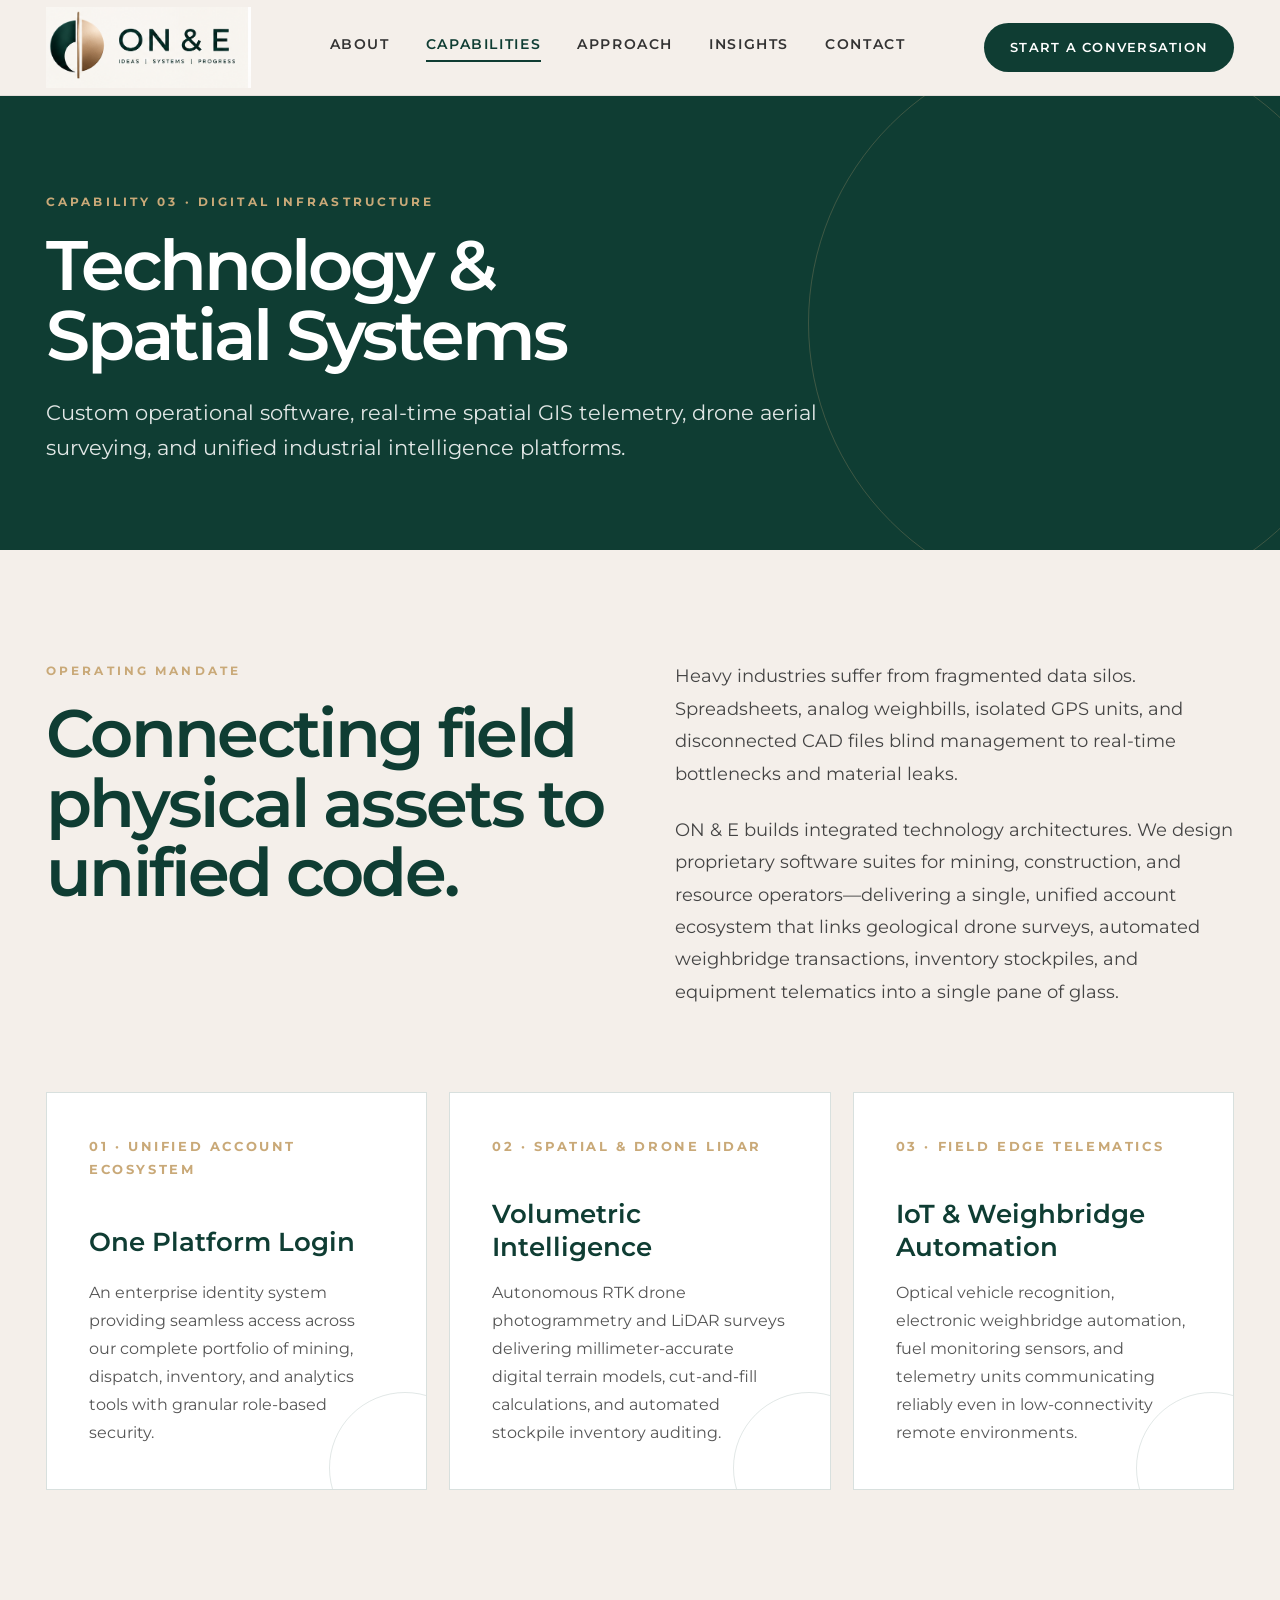
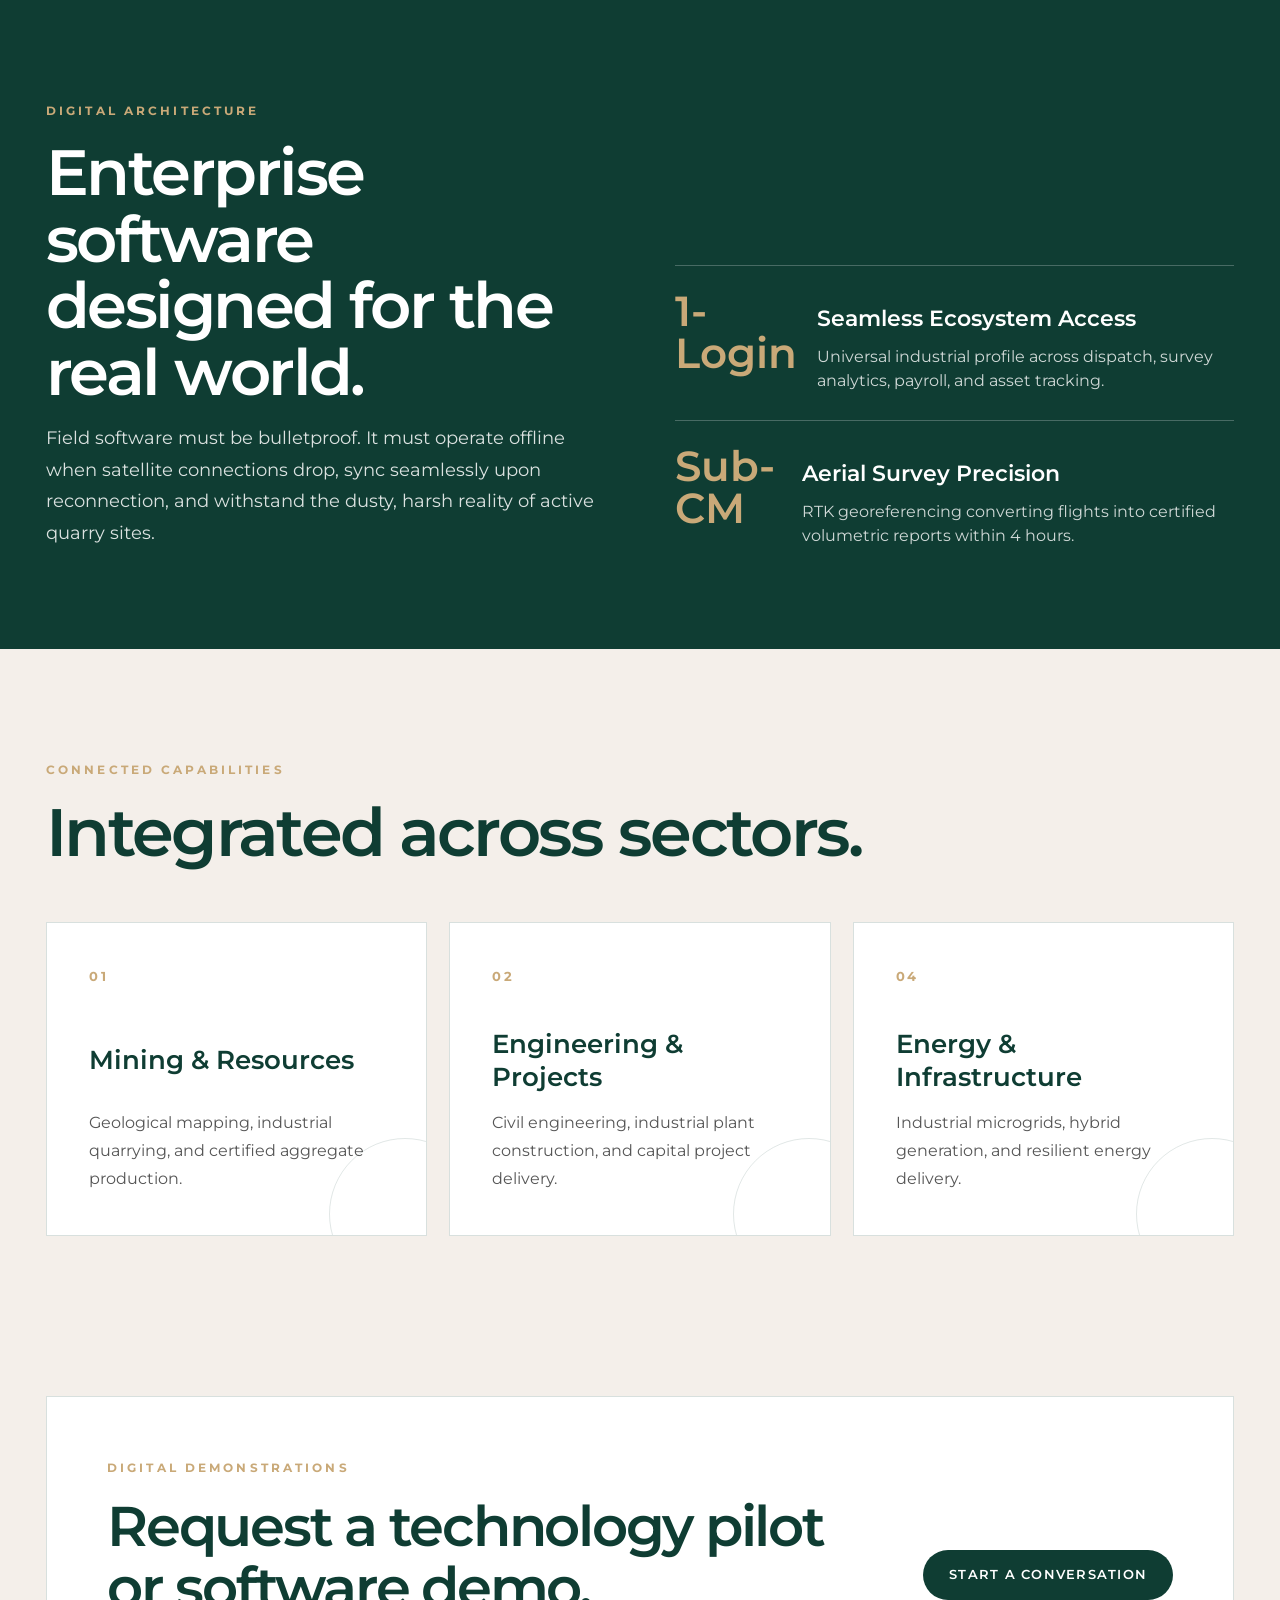
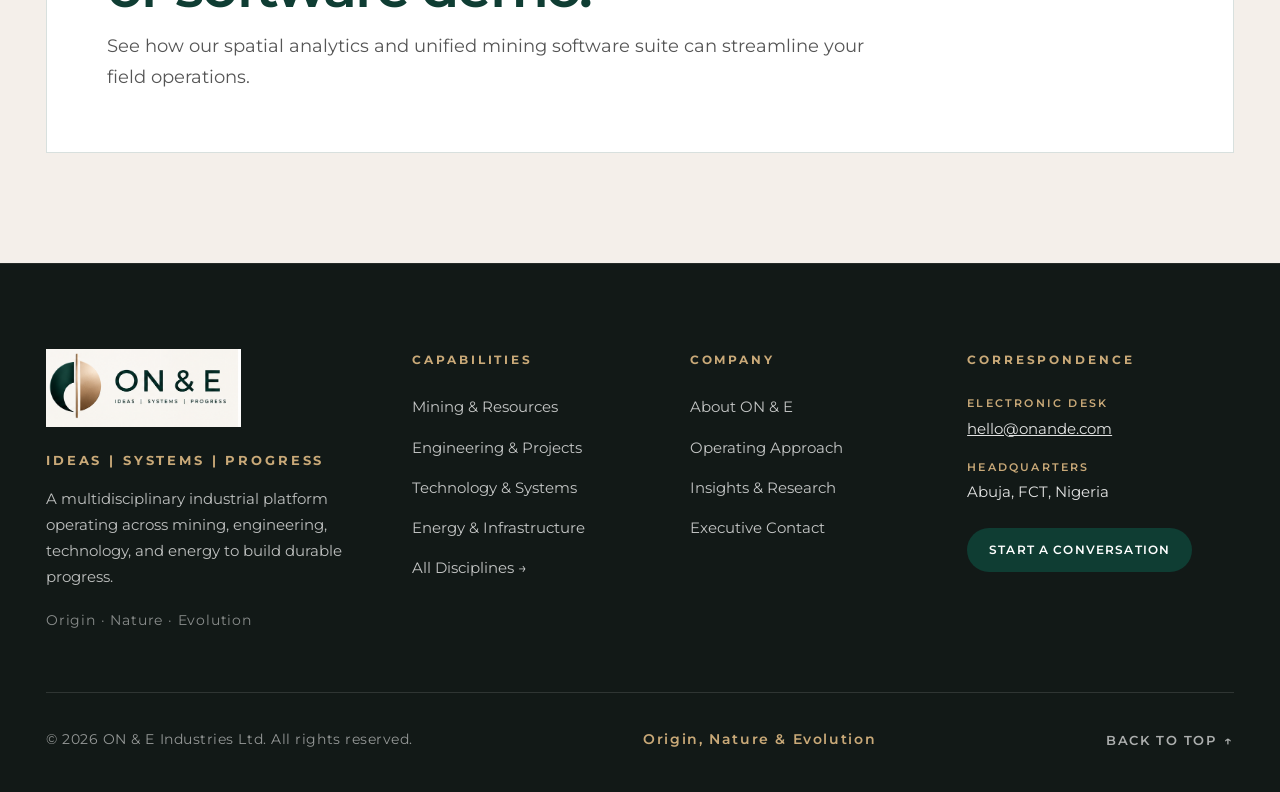
==== public/capabilities/technology-systems.html @ f76ce3d9 "feat: complete production-ready ON & E corporate website with Swiss architectural design and full fo" ====
﻿<!doctype html>
<html lang="en">
<head>
  <meta charset="utf-8">
  <meta name="viewport" content="width=device-width, initial-scale=1">
  <title>Technology & Systems — Capabilities — ON & E</title>
  <meta name="description" content="ON & E Technology & Systems: Operational mining software, spatial intelligence, drone LiDAR surveying, and unified industrial cloud platforms.">
  <link rel="icon" type="image/svg+xml" href="../favicon.svg">
  <link rel="stylesheet" href="../css/styles.css">
</head>
<body>

  <!-- Navigation -->
  <header class="nav">
    <div class="wrap">
      <a href="../index.html" aria-label="ON & E Home">
        <img class="logo" src="../on-e-logo.png" alt="ON & E — Ideas | Systems | Progress">
      </a>
      <nav class="links" aria-label="Main Navigation">
        <a href="../about.html">About</a>
        <a href="../capabilities.html" class="active">Capabilities</a>
        <a href="../approach.html">Approach</a>
        <a href="../insights.html">Insights</a>
        <a href="../contact.html">Contact</a>
      </nav>
      <a class="cta" href="../contact.html">Start a conversation</a>
      <button class="mobile-toggle" id="mobile-toggle" aria-label="Toggle Navigation" aria-expanded="false">
        <svg width="24" height="24" viewBox="0 0 24 24" fill="none" stroke="currentColor" stroke-width="2">
          <path d="M4 6h16M4 12h16M4 18h16"/>
        </svg>
      </button>
    </div>
  </header>

  <!-- Mobile Drawer Menu -->
  <div class="mobile-menu" id="mobile-menu">
    <a href="../index.html">Home</a>
    <a href="../about.html">About</a>
    <a href="../capabilities.html" class="active">Capabilities</a>
    <a href="../approach.html">Approach</a>
    <a href="../insights.html">Insights</a>
    <a href="../contact.html">Contact</a>
  </div>

  <main>
    <!-- PAGE HERO -->
    <section class="page-hero-clean">
      <div class="wrap">
        <div class="eyebrow" style="color: var(--bronze);">Capability 03 · Digital Infrastructure</div>
        <h1>Technology &amp;<br>Spatial Systems</h1>
        <p>
          Custom operational software, real-time spatial GIS telemetry, drone aerial surveying, and unified industrial intelligence platforms.
        </p>
      </div>
    </section>

    <!-- SECTION: DISCIPLINE OVERVIEW -->
    <section class="section">
      <div class="wrap">
        <div class="grid2">
          <div>
            <div class="eyebrow">Operating Mandate</div>
            <h2>Connecting field physical assets to unified code.</h2>
          </div>
          <div>
            <p class="body-para">
              Heavy industries suffer from fragmented data silos. Spreadsheets, analog weighbills, isolated GPS units, and disconnected CAD files blind management to real-time bottlenecks and material leaks.
            </p>
            <p class="body-para">
              ON &amp; E builds integrated technology architectures. We design proprietary software suites for mining, construction, and resource operators—delivering a single, unified account ecosystem that links geological drone surveys, automated weighbridge transactions, inventory stockpiles, and equipment telematics into a single pane of glass.
            </p>
          </div>
        </div>

        <!-- TECHNICAL PILLARS GRID -->
        <div class="grid3" style="margin-top: 60px;">
          <article class="card">
            <div class="num">01 · Unified Account Ecosystem</div>
            <h3>One Platform Login</h3>
            <p>
              An enterprise identity system providing seamless access across our complete portfolio of mining, dispatch, inventory, and analytics tools with granular role-based security.
            </p>
          </article>
          <article class="card">
            <div class="num">02 · Spatial &amp; Drone LiDAR</div>
            <h3>Volumetric Intelligence</h3>
            <p>
              Autonomous RTK drone photogrammetry and LiDAR surveys delivering millimeter-accurate digital terrain models, cut-and-fill calculations, and automated stockpile inventory auditing.
            </p>
          </article>
          <article class="card">
            <div class="num">03 · Field Edge Telematics</div>
            <h3>IoT &amp; Weighbridge Automation</h3>
            <p>
              Optical vehicle recognition, electronic weighbridge automation, fuel monitoring sensors, and telemetry units communicating reliably even in low-connectivity remote environments.
            </p>
          </article>
        </div>
      </div>
    </section>

    <!-- BAND: PLATFORM VISION -->
    <section class="band">
      <div class="wrap grid">
        <div>
          <div class="eyebrow">Digital Architecture</div>
          <h2>Enterprise software designed for the real world.</h2>
          <p>
            Field software must be bulletproof. It must operate offline when satellite connections drop, sync seamlessly upon reconnection, and withstand the dusty, harsh reality of active quarry sites.
          </p>
        </div>
        <div>
          <div class="stat">
            <strong>1-Login</strong>
            <div>
              <div class="stat-title">Seamless Ecosystem Access</div>
              <div class="stat-desc">Universal industrial profile across dispatch, survey analytics, payroll, and asset tracking.</div>
            </div>
          </div>
          <div class="stat">
            <strong>Sub-CM</strong>
            <div>
              <div class="stat-title">Aerial Survey Precision</div>
              <div class="stat-desc">RTK georeferencing converting flights into certified volumetric reports within 4 hours.</div>
            </div>
          </div>
        </div>
      </div>
    </section>

    <!-- OTHER CAPABILITIES NAV -->
    <section class="section" style="padding-bottom: 50px;">
      <div class="wrap">
        <div class="eyebrow">Connected Capabilities</div>
        <h2>Integrated across sectors.</h2>
        <div class="grid3">
          <a href="mining-resources.html" class="card">
            <div class="num">01</div>
            <h3>Mining &amp; Resources</h3>
            <p>Geological mapping, industrial quarrying, and certified aggregate production.</p>
          </a>
          <a href="engineering-projects.html" class="card">
            <div class="num">02</div>
            <h3>Engineering &amp; Projects</h3>
            <p>Civil engineering, industrial plant construction, and capital project delivery.</p>
          </a>
          <a href="energy-infrastructure.html" class="card">
            <div class="num">04</div>
            <h3>Energy &amp; Infrastructure</h3>
            <p>Industrial microgrids, hybrid generation, and resilient energy delivery.</p>
          </a>
        </div>
      </div>
    </section>

    <!-- CONTACT STRIP -->
    <section class="contact">
      <div class="wrap">
        <div class="contactbox">
          <div>
            <div class="eyebrow">Digital Demonstrations</div>
            <h2>Request a technology pilot or software demo.</h2>
            <p>See how our spatial analytics and unified mining software suite can streamline your field operations.</p>
          </div>
          <a class="cta" href="../contact.html">Start a conversation</a>
        </div>
      </div>
    </section>
  </main>

  <!-- FOOTER -->
  <footer class="footer">
    <div class="wrap">
      <div class="footer-top">
        <!-- Column 1: Brand & Narrative -->
        <div class="footer-brand">
          <a href="../index.html" aria-label="ON & E Home">
            <img class="footer-logo" src="../on-e-logo.png" alt="ON & E Logo">
          </a>
          <div class="footer-tagline">IDEAS | SYSTEMS | PROGRESS</div>
          <p class="footer-bio">
            A multidisciplinary industrial platform operating across mining, engineering, technology, and energy to build durable progress.
          </p>
          <div class="footer-spoken">Origin · Nature · Evolution</div>
        </div>

        <!-- Column 2: Capabilities -->
        <div>
          <div class="footer-heading">Capabilities</div>
          <div class="footer-nav">
            <a href="mining-resources.html">Mining &amp; Resources</a>
            <a href="engineering-projects.html">Engineering &amp; Projects</a>
            <a href="technology-systems.html">Technology &amp; Systems</a>
            <a href="energy-infrastructure.html">Energy &amp; Infrastructure</a>
            <a href="../capabilities.html">All Disciplines &rarr;</a>
          </div>
        </div>

        <!-- Column 3: Company & Approach -->
        <div>
          <div class="footer-heading">Company</div>
          <div class="footer-nav">
            <a href="../about.html">About ON &amp; E</a>
            <a href="../approach.html">Operating Approach</a>
            <a href="../insights.html">Insights &amp; Research</a>
            <a href="../contact.html">Executive Contact</a>
          </div>
        </div>

        <!-- Column 4: Correspondence & Inquiries -->
        <div>
          <div class="footer-heading">Correspondence</div>
          <div class="footer-contact-item">
            <div class="footer-contact-label">Electronic Desk</div>
            <div class="footer-contact-val"><a href="mailto:hello@onande.com">hello@onande.com</a></div>
          </div>
          <div class="footer-contact-item">
            <div class="footer-contact-label">Headquarters</div>
            <div class="footer-contact-val">Abuja, FCT, Nigeria</div>
          </div>
          <div style="margin-top: 24px;">
            <a class="cta" href="../contact.html" style="font-size: 11.5px; padding: 12px 22px;">Start a conversation</a>
          </div>
        </div>
      </div>

      <!-- Footer Bottom -->
      <div class="footer-bottom">
        <div class="footer-copy">&copy; 2026 ON &amp; E Industries Ltd. All rights reserved.</div>
        <div class="footer-meaning">Origin, Nature &amp; Evolution</div>
        <a href="#" class="footer-backtop" aria-label="Back to top">
          <span>Back to Top</span> &uarr;
        </a>
      </div>
    </div>
  </footer>

  <script src="../js/main.js"></script>
</body>
</html>
---- public/css/styles.css ----
@import url('https://fonts.googleapis.com/css2?family=Montserrat:wght@400;500;600;700&display=swap');

:root {
  --green: #0F3D33;
  --bronze: #C9A978;
  --sand: #F4EFEA;
  --char: #222222;
  --white: #ffffff;
  --line: rgba(15, 61, 51, 0.16);
  --line-light: rgba(255, 255, 255, 0.18);
}

* {
  box-sizing: border-box;
}

html {
  scroll-behavior: smooth;
  font-size: 16px;
}

body {
  margin: 0;
  font-family: 'Montserrat', Arial, sans-serif;
  color: var(--char);
  background: var(--sand);
  font-size: 17px;
  line-height: 1.75;
  -webkit-font-smoothing: antialiased;
  -moz-osx-font-smoothing: grayscale;
}

a {
  color: inherit;
  text-decoration: none;
}

.wrap {
  max-width: 1260px;
  margin: auto;
  padding: 0 36px;
}

/* ==================================================
   NAVIGATION
   ================================================== */
.nav {
  height: 96px;
  background: rgba(244, 239, 234, 0.95);
  backdrop-filter: blur(16px);
  display: flex;
  align-items: center;
  position: sticky;
  top: 0;
  z-index: 50;
  border-bottom: 1px solid rgba(34, 34, 34, 0.08);
}

.nav .wrap {
  width: 100%;
  display: flex;
  align-items: center;
  justify-content: space-between;
}

.logo {
  width: 205px;
  height: auto;
  display: block;
}

.links {
  display: flex;
  gap: 36px;
  font-size: 13.5px;
  font-weight: 600;
  letter-spacing: 0.12em;
  text-transform: uppercase;
}

.links a {
  transition: color 0.2s ease;
  position: relative;
  padding-bottom: 6px;
  color: #333333;
}

.links a:hover,
.links a.active {
  color: var(--green);
}

.links a.active::after {
  content: "";
  position: absolute;
  bottom: 0;
  left: 0;
  width: 100%;
  height: 2px;
  background: var(--green);
}

.cta {
  background: var(--green);
  color: white;
  padding: 14px 26px;
  border-radius: 999px;
  font-size: 12.5px;
  letter-spacing: 0.1em;
  text-transform: uppercase;
  font-weight: 600;
  transition: all 0.2s ease;
  display: inline-block;
}

.cta:hover {
  background: #08241E;
  transform: translateY(-1px);
}

/* Mobile Toggle & Drawer */
.mobile-toggle {
  display: none;
  background: transparent;
  border: none;
  color: var(--green);
  cursor: pointer;
  padding: 10px;
  align-items: center;
  justify-content: center;
}

.mobile-menu {
  display: none;
  background: rgba(244, 239, 234, 0.98);
  backdrop-filter: blur(16px);
  border-bottom: 1px solid var(--line);
  padding: 28px 36px;
}

.mobile-menu.open {
  display: flex;
  flex-direction: column;
  gap: 20px;
}

.mobile-menu a {
  font-size: 14px;
  font-weight: 600;
  letter-spacing: 0.1em;
  text-transform: uppercase;
  color: var(--char);
  padding-bottom: 4px;
}

.mobile-menu a.active {
  color: var(--green);
}

/* ==================================================
   HERO SECTION
   ================================================== */
.hero {
  min-height: calc(100vh - 96px);
  background: var(--green);
  color: white;
  position: relative;
  overflow: hidden;
  display: flex;
  align-items: center;
}

.hero:before {
  content: "";
  position: absolute;
  width: 760px;
  height: 760px;
  border: 1px solid rgba(201, 169, 120, 0.32);
  border-radius: 50%;
  right: -130px;
  top: 50%;
  transform: translateY(-50%);
  pointer-events: none;
}

.hero:after {
  content: "";
  position: absolute;
  width: 460px;
  height: 460px;
  border: 1px solid rgba(244, 239, 234, 0.15);
  border-radius: 50%;
  right: 20px;
  top: 50%;
  transform: translateY(-50%);
  pointer-events: none;
}

.hero .wrap {
  position: relative;
  z-index: 2;
  width: 100%;
  display: grid;
  grid-template-columns: 1.05fr 0.95fr;
  gap: 60px;
  align-items: center;
  padding-top: 60px;
  padding-bottom: 80px;
}

.kicker {
  font-size: 13px;
  letter-spacing: 0.28em;
  text-transform: uppercase;
  color: var(--bronze);
  margin-bottom: 24px;
  font-weight: 600;
}

.hero h1 {
  font-size: clamp(56px, 7.2vw, 104px);
  line-height: 0.96;
  letter-spacing: -0.05em;
  margin: 0 0 28px;
  font-weight: 600;
}

.hero h1 span {
  color: #e6d6bd;
}

.hero p {
  font-size: 20px;
  line-height: 1.7;
  max-width: 620px;
  color: rgba(255, 255, 255, 0.85);
  margin: 0 0 38px;
}

.hero-actions {
  display: flex;
  gap: 16px;
  align-items: center;
  flex-wrap: wrap;
}

.btn {
  padding: 16px 28px;
  border-radius: 999px;
  font-size: 12.5px;
  letter-spacing: 0.12em;
  text-transform: uppercase;
  font-weight: 600;
  transition: all 0.2s ease;
  display: inline-block;
  cursor: pointer;
}

.btn.primary {
  background: var(--bronze);
  color: var(--char);
}

.btn.primary:hover {
  background: #d8be96;
  transform: translateY(-1px);
}

.btn.secondary {
  border: 1px solid rgba(255, 255, 255, 0.4);
  color: white;
}

.btn.secondary:hover {
  border-color: white;
  background: rgba(255, 255, 255, 0.1);
}

.btn.green {
  background: var(--green);
  color: white;
}

.btn.green:hover {
  background: #08241E;
  transform: translateY(-1px);
}

.btn.outline-green {
  border: 1.5px solid var(--green);
  color: var(--green);
  background: transparent;
  font-weight: 600;
}

.btn.outline-green:hover {
  background: var(--green);
  color: white;
  transform: translateY(-1px);
}

/* Hero Mark - The Focus */
.hero-mark {
  height: 520px;
  display: flex;
  align-items: center;
  justify-content: center;
}

.mark {
  width: 360px;
  height: 360px;
  border: 1px solid rgba(201, 169, 120, 0.4);
  border-radius: 50%;
  position: relative;
  display: flex;
  align-items: center;
  justify-content: center;
}

.mark:before {
  content: "";
  position: absolute;
  width: 240px;
  height: 360px;
  border-radius: 50%;
  border: 1px solid rgba(255, 255, 255, 0.22);
  left: 30px;
}

.mark:after {
  content: "";
  position: absolute;
  width: 240px;
  height: 360px;
  border-radius: 50%;
  border: 1px solid rgba(201, 169, 120, 0.5);
  right: 30px;
}

.divider {
  width: 2px;
  height: 310px;
  background: var(--bronze);
  position: relative;
  z-index: 2;
}

/* ==================================================
   SUB-PAGE HERO
   ================================================== */
.page-hero-clean {
  background: var(--green);
  color: white;
  padding: 95px 0 85px;
  position: relative;
  overflow: hidden;
}

.page-hero-clean:before {
  content: "";
  position: absolute;
  width: 560px;
  height: 560px;
  border: 1px solid rgba(201, 169, 120, 0.25);
  border-radius: 50%;
  right: -90px;
  top: 50%;
  transform: translateY(-50%);
  pointer-events: none;
}

.page-hero-clean h1 {
  font-size: clamp(48px, 5.5vw, 82px);
  line-height: 1.0;
  letter-spacing: -0.045em;
  margin: 0 0 24px;
  font-weight: 600;
}

.page-hero-clean p {
  font-size: 21px;
  line-height: 1.68;
  max-width: 780px;
  color: rgba(255, 255, 255, 0.88);
  margin: 0;
}

/* ==================================================
   SECTIONS & EDITORIAL TYPOGRAPHY
   ================================================== */
.section {
  padding: 110px 0;
}

.eyebrow {
  font-size: 12px;
  letter-spacing: 0.26em;
  text-transform: uppercase;
  color: var(--bronze);
  font-weight: 700;
  margin-bottom: 18px;
}

.section h2 {
  font-size: clamp(42px, 5.2vw, 70px);
  line-height: 1.04;
  letter-spacing: -0.04em;
  color: var(--green);
  margin: 0 0 28px;
  font-weight: 600;
}

.lead {
  font-size: 21px;
  line-height: 1.68;
  max-width: 780px;
  color: #444444;
  font-weight: 400;
  margin: 0;
}

.body-para {
  font-size: 18px;
  line-height: 1.8;
  color: #444444;
  margin: 0 0 24px;
}

/* ==================================================
   GRIDS & CARDS
   ================================================== */
.grid2 {
  display: grid;
  grid-template-columns: 1fr 1fr;
  gap: 70px;
  align-items: start;
}

.grid3 {
  display: grid;
  grid-template-columns: repeat(3, 1fr);
  gap: 22px;
  margin-top: 55px;
}

.card {
  background: white;
  padding: 42px;
  border: 1px solid var(--line);
  min-height: 310px;
  position: relative;
  overflow: hidden;
  display: flex;
  flex-direction: column;
  justify-content: space-between;
  transition: transform 0.2s ease, border-color 0.2s ease;
}

.card:hover {
  transform: translateY(-2px);
  border-color: rgba(201, 169, 120, 0.6);
}

.card:after {
  content: "";
  position: absolute;
  width: 150px;
  height: 150px;
  border: 1px solid rgba(15, 61, 51, 0.12);
  border-radius: 50%;
  right: -55px;
  bottom: -55px;
  pointer-events: none;
}

.num {
  font-size: 13px;
  letter-spacing: 0.2em;
  color: var(--bronze);
  font-weight: 700;
  text-transform: uppercase;
}

.card h3 {
  font-size: 26px;
  line-height: 1.25;
  color: var(--green);
  margin: 40px 0 16px;
  font-weight: 600;
}

.card p {
  font-size: 16px;
  line-height: 1.75;
  color: #555555;
  margin: 0;
}

/* ==================================================
   CAPABILITIES BAND
   ================================================== */
.band {
  background: var(--green);
  color: white;
  padding: 100px 0;
}

.band .grid {
  display: grid;
  grid-template-columns: 1fr 1fr;
  gap: 70px;
  align-items: end;
}

.band h2 {
  color: white;
  font-size: clamp(42px, 5vw, 68px);
  line-height: 1.04;
  letter-spacing: -0.04em;
  margin: 0 0 18px;
  font-weight: 600;
}

.band p {
  color: rgba(255, 255, 255, 0.85);
  line-height: 1.75;
  font-size: 18px;
  margin: 0;
}

.stat {
  border-top: 1px solid rgba(255, 255, 255, 0.24);
  padding-top: 24px;
  margin-top: 26px;
  display: flex;
  align-items: baseline;
  gap: 20px;
  transition: all 0.2s ease;
  color: white;
}

.stat:hover {
  padding-left: 10px;
}

.stat strong {
  font-size: 42px;
  font-weight: 600;
  color: var(--bronze);
  display: block;
  margin-bottom: 5px;
  line-height: 1;
}

.stat-title {
  font-size: 22px;
  font-weight: 600;
  color: white;
}

.stat-desc {
  font-size: 15.5px;
  line-height: 1.6;
  color: rgba(255, 255, 255, 0.8);
  margin-top: 6px;
}

.coord-desc {
  font-size: 15px;
  line-height: 1.6;
  color: #666666;
  margin-top: 3px;
}

.read-more {
  font-size: 13px;
  letter-spacing: 0.14em;
  color: var(--bronze);
  font-weight: 700;
  text-transform: uppercase;
  margin-top: 24px;
  display: inline-block;
  transition: transform 0.2s ease;
}

.read-more:hover {
  transform: translateX(4px);
}

/* ==================================================
   ASYMMETRIC APPROACH GRID
   ================================================== */
.projects {
  display: grid;
  grid-template-columns: 1.25fr 0.75fr;
  gap: 22px;
  margin-top: 55px;
}

.project {
  min-height: 440px;
  background: #1c2f2b;
  position: relative;
  overflow: hidden;
  color: white;
  padding: 42px;
  display: flex;
  flex-direction: column;
  justify-content: flex-end;
}

.project.small {
  min-height: 209px;
}

.project:nth-child(2) {
  background: #263f39;
}

.project:nth-child(3) {
  background: #6a4b35;
}

.project:before {
  content: "";
  position: absolute;
  inset: 0;
  background: radial-gradient(circle at 70% 30%, rgba(201, 169, 120, 0.3), transparent 32%),
              linear-gradient(135deg, transparent 40%, rgba(255, 255, 255, 0.04) 40%, rgba(255, 255, 255, 0.04) 41%, transparent 41%);
  pointer-events: none;
}

.project > * {
  position: relative;
  z-index: 2;
}

.project h3 {
  font-size: 30px;
  line-height: 1.2;
  margin: 10px 0;
  font-weight: 600;
}

.project p {
  max-width: 480px;
  font-size: 16px;
  line-height: 1.7;
  color: rgba(255, 255, 255, 0.82);
  margin: 0;
}

/* ==================================================
   CAPABILITY DETAIL BOX (SUBPAGES)
   ================================================== */
.cap-detail-box {
  background: white;
  border: 1px solid var(--line);
  padding: 52px;
  margin-bottom: 28px;
  position: relative;
  overflow: hidden;
}

.cap-detail-box:after {
  content: "";
  position: absolute;
  width: 200px;
  height: 200px;
  border: 1px solid rgba(15, 61, 51, 0.08);
  border-radius: 50%;
  right: -80px;
  bottom: -80px;
  pointer-events: none;
}

.cap-detail-box h3 {
  font-size: 28px;
  line-height: 1.25;
  color: var(--green);
  margin: 16px 0 18px;
  font-weight: 600;
}

.cap-detail-box p {
  font-size: 17px;
  line-height: 1.8;
  color: #555555;
  margin: 0;
}

/* ==================================================
   CONTACT BOX & FORM
   ================================================== */
.contact {
  background: var(--sand);
  padding: 110px 0;
}

.contactbox {
  background: white;
  border: 1px solid var(--line);
  padding: 60px;
  display: grid;
  grid-template-columns: 1fr auto;
  gap: 50px;
  align-items: center;
}

.contactbox h2 {
  margin: 0;
  font-size: clamp(40px, 4.5vw, 56px);
  color: var(--green);
  letter-spacing: -0.04em;
  font-weight: 600;
  line-height: 1.08;
}

.contactbox p {
  color: #555555;
  line-height: 1.7;
  font-size: 18px;
  margin: 14px 0 0;
}

/* Form */
.form-wrap {
  background: white;
  border: 1px solid var(--line);
  padding: 52px;
  margin-top: 40px;
}

.form-group {
  margin-bottom: 26px;
}

.form-label {
  display: block;
  font-size: 12px;
  letter-spacing: 0.18em;
  text-transform: uppercase;
  color: var(--char);
  font-weight: 700;
  margin-bottom: 10px;
}

.form-input,
.form-textarea,
.form-select {
  width: 100%;
  padding: 18px 20px;
  border: 1px solid var(--line);
  background: var(--sand);
  font-family: inherit;
  font-size: 16px;
  color: var(--char);
  outline: none;
  transition: border-color 0.2s ease, background 0.2s ease;
}

.form-input:focus,
.form-textarea:focus,
.form-select:focus {
  border-color: var(--green);
  background: white;
}

/* ==================================================
   FOOTER (COMPREHENSIVE EDITORIAL)
   ================================================== */
.footer {
  background: #121917;
  color: white;
  padding: 85px 0 40px;
  border-top: 1px solid rgba(255, 255, 255, 0.08);
}

.footer-top {
  display: grid;
  grid-template-columns: 1.4fr 1fr 1fr 1.2fr;
  gap: 55px;
  padding-bottom: 60px;
  border-bottom: 1px solid rgba(255, 255, 255, 0.12);
}

.footer-brand {
  display: flex;
  flex-direction: column;
}

.footer-logo {
  width: 195px;
  height: auto;
  margin-bottom: 22px;
  display: block;
}

.footer-tagline {
  font-size: 13px;
  font-weight: 700;
  letter-spacing: 0.22em;
  color: var(--bronze);
  text-transform: uppercase;
  margin-bottom: 14px;
}

.footer-bio {
  font-size: 15px;
  line-height: 1.75;
  color: rgba(255, 255, 255, 0.72);
  margin: 0 0 18px;
  max-width: 360px;
}

.footer-spoken {
  font-size: 13.5px;
  color: rgba(255, 255, 255, 0.5);
  letter-spacing: 0.06em;
}

.footer-heading {
  font-size: 12px;
  font-weight: 700;
  letter-spacing: 0.24em;
  text-transform: uppercase;
  color: var(--bronze);
  margin: 0 0 24px;
}

.footer-nav {
  display: flex;
  flex-direction: column;
  gap: 14px;
}

.footer-nav a {
  font-size: 15px;
  color: rgba(255, 255, 255, 0.75);
  transition: color 0.2s ease, transform 0.2s ease;
  display: inline-block;
}

.footer-nav a:hover {
  color: white;
  transform: translateX(4px);
}

.footer-contact-item {
  margin-bottom: 18px;
}

.footer-contact-label {
  font-size: 11px;
  letter-spacing: 0.2em;
  text-transform: uppercase;
  color: var(--bronze);
  font-weight: 600;
  margin-bottom: 4px;
}

.footer-contact-val {
  font-size: 15px;
  color: rgba(255, 255, 255, 0.88);
  line-height: 1.5;
}

.footer-contact-val a {
  color: rgba(255, 255, 255, 0.88);
  text-decoration: underline;
  transition: color 0.2s ease;
}

.footer-contact-val a:hover {
  color: var(--bronze);
}

.footer-bottom {
  padding-top: 35px;
  display: flex;
  justify-content: space-between;
  align-items: center;
  flex-wrap: wrap;
  gap: 20px;
}

.footer-copy {
  font-size: 13.5px;
  color: rgba(255, 255, 255, 0.55);
  letter-spacing: 0.04em;
}

.footer-meaning {
  font-size: 13.5px;
  color: var(--bronze);
  letter-spacing: 0.12em;
  font-weight: 600;
}

.footer-backtop {
  font-size: 13px;
  letter-spacing: 0.12em;
  text-transform: uppercase;
  color: rgba(255, 255, 255, 0.65);
  font-weight: 600;
  display: flex;
  align-items: center;
  gap: 8px;
  transition: color 0.2s ease;
}

.footer-backtop:hover {
  color: white;
}

/* ==================================================
   RESPONSIVE DESIGN (TABLET & MOBILE)
   ================================================== */
@media (max-width: 900px) {
  .wrap {
    padding: 0 24px;
  }
  .links {
    display: none;
  }
  .mobile-toggle {
    display: flex;
  }
  .hero .wrap,
  .band .grid,
  .projects,
  .contactbox,
  .grid2 {
    grid-template-columns: 1fr;
    gap: 40px;
  }
  .hero-mark {
    height: 320px;
  }
  .mark {
    width: 260px;
    height: 260px;
  }
  .divider {
    height: 220px;
  }
  .grid3 {
    grid-template-columns: 1fr;
  }
  .hero {
    min-height: auto;
  }
  .hero h1 {
    font-size: 56px;
  }
  .section {
    padding: 80px 0;
  }
  .contactbox h2 {
    font-size: 38px;
  }
  .footer-top {
    grid-template-columns: 1fr;
    gap: 40px;
  }
  .footer-bottom {
    flex-direction: column;
    align-items: flex-start;
    gap: 14px;
  }
}
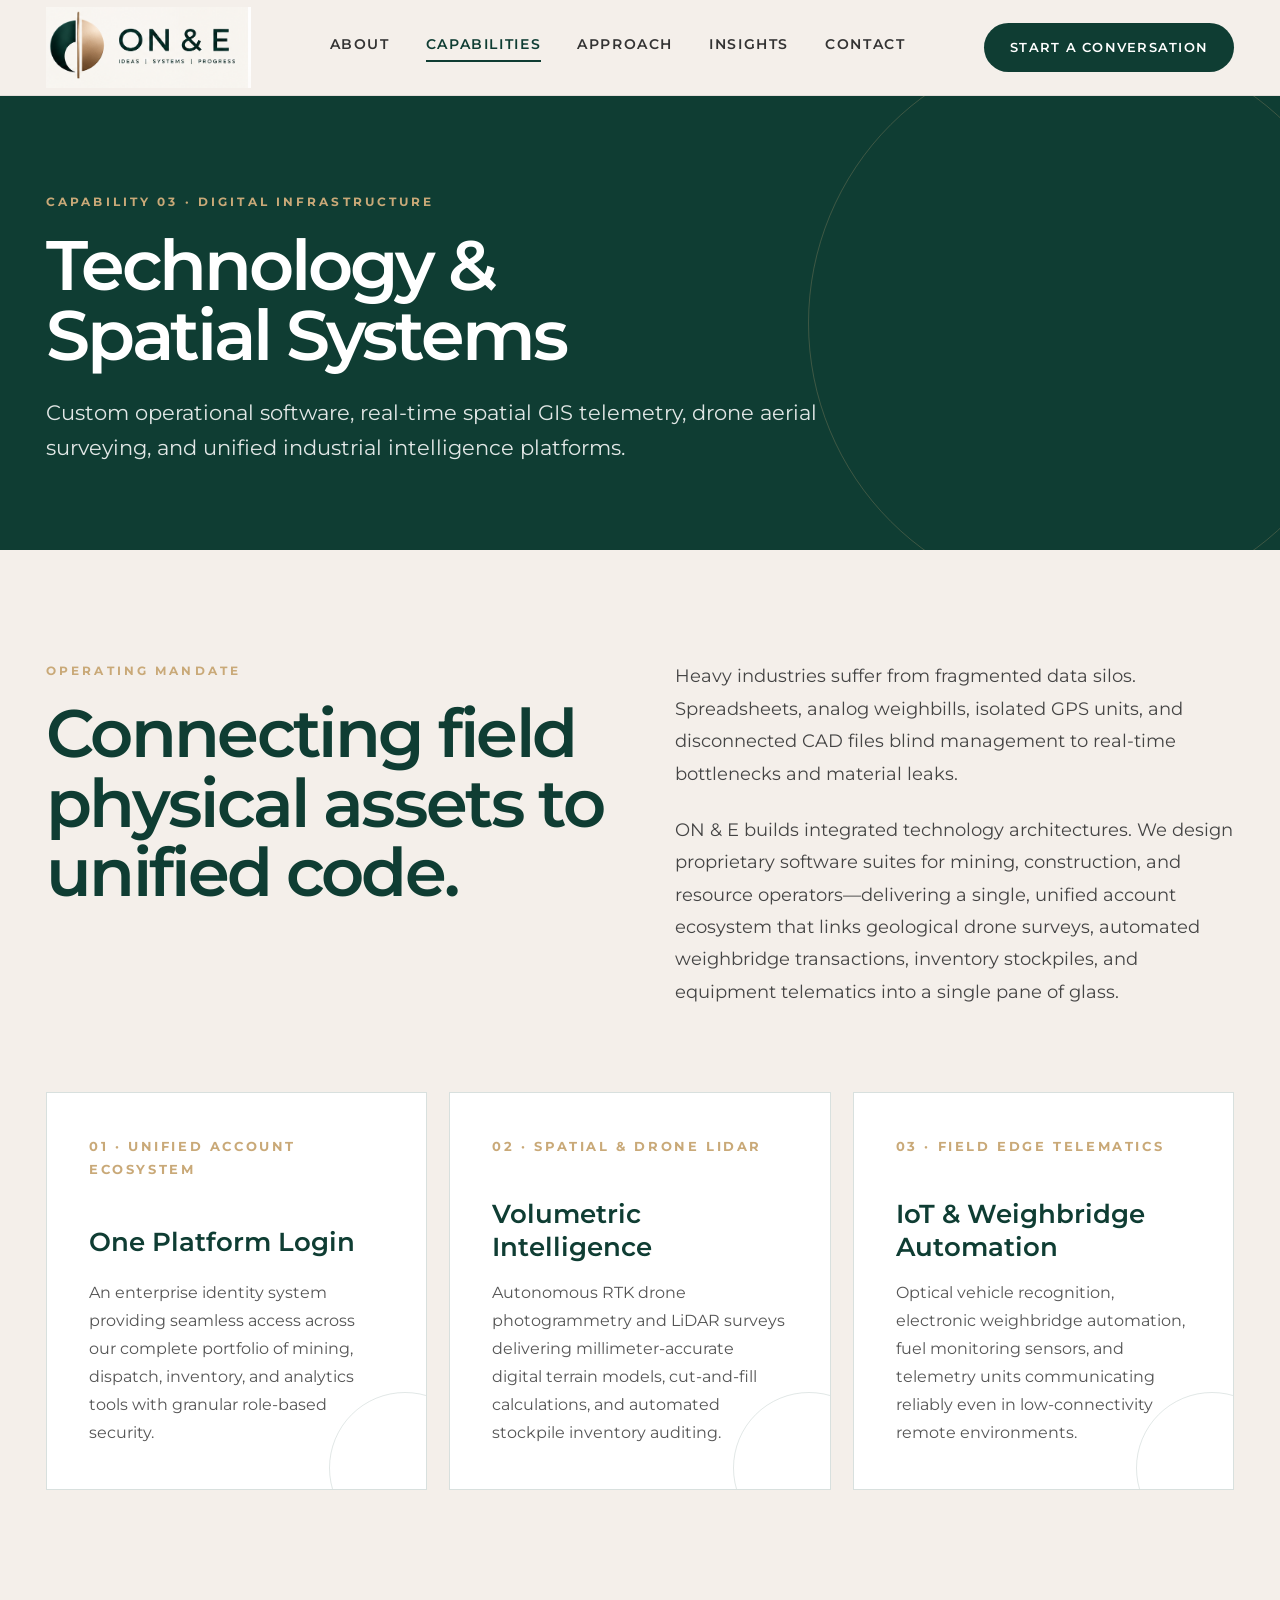
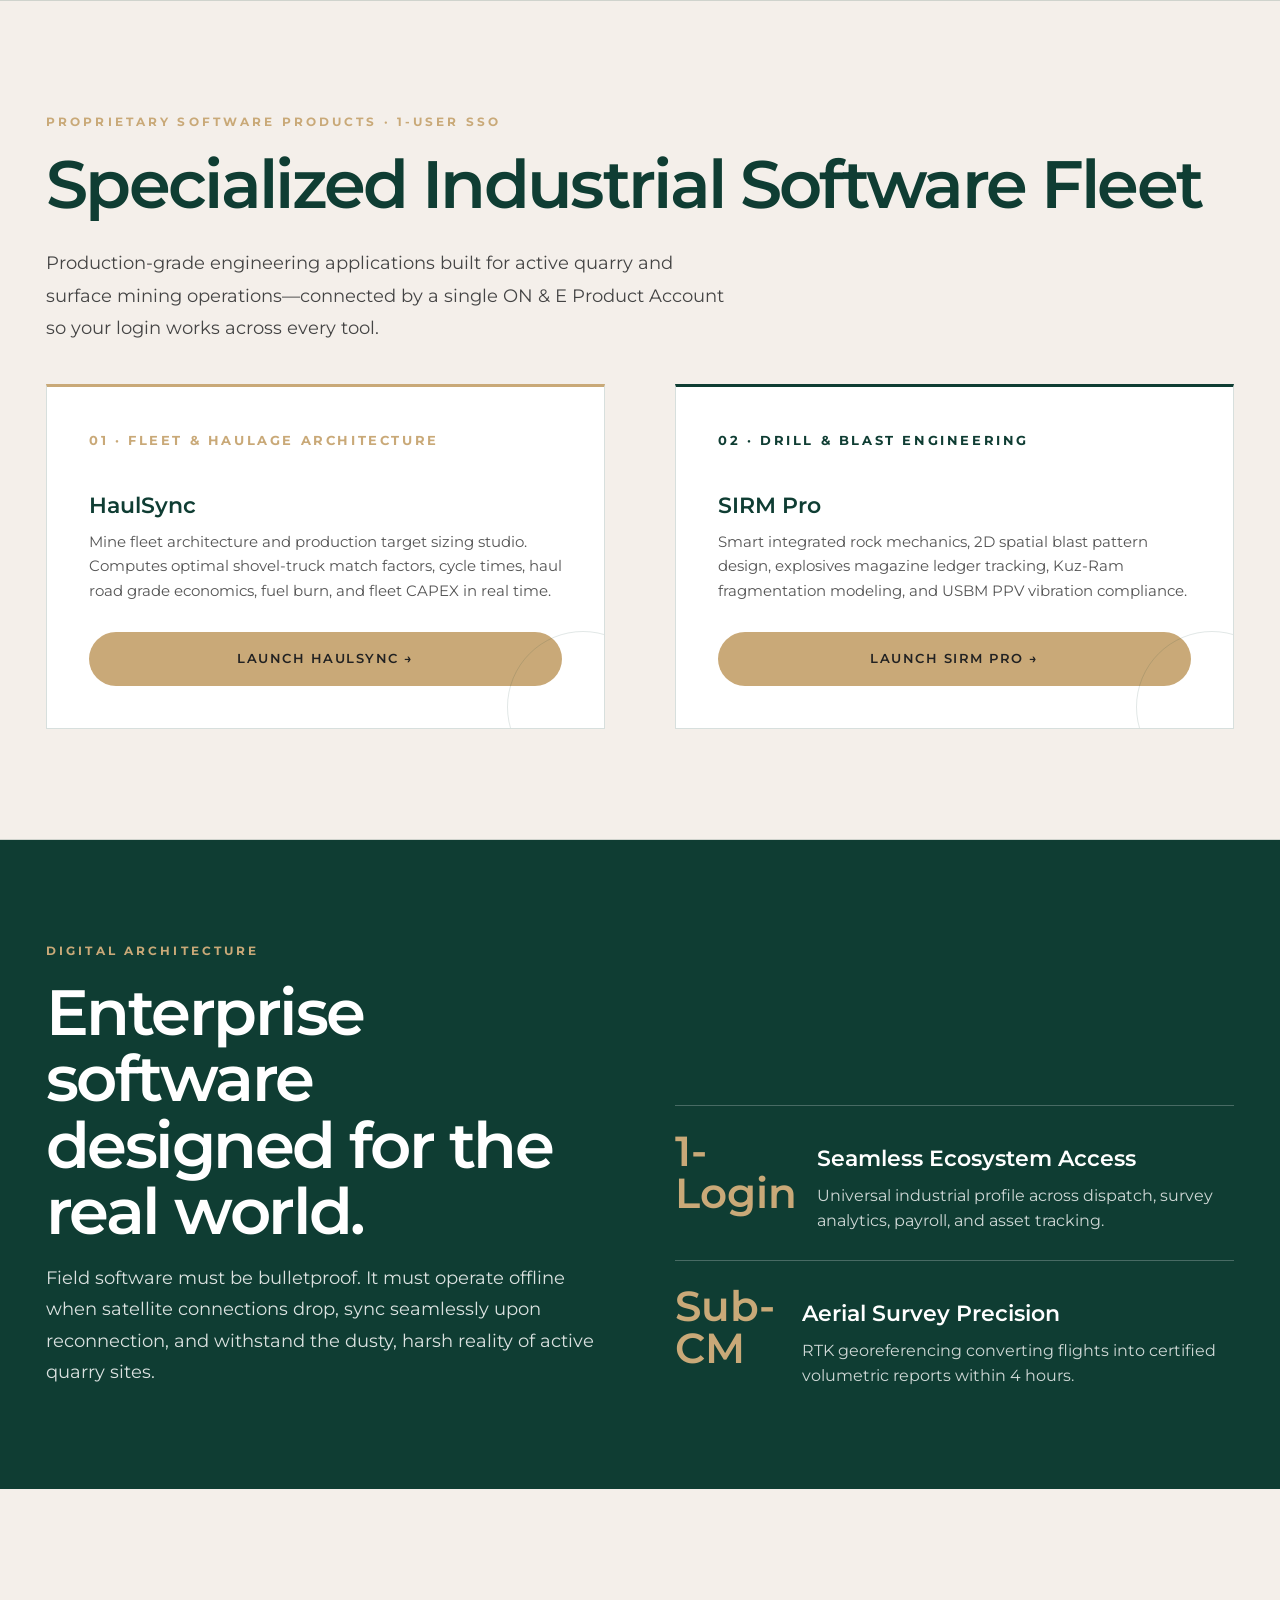
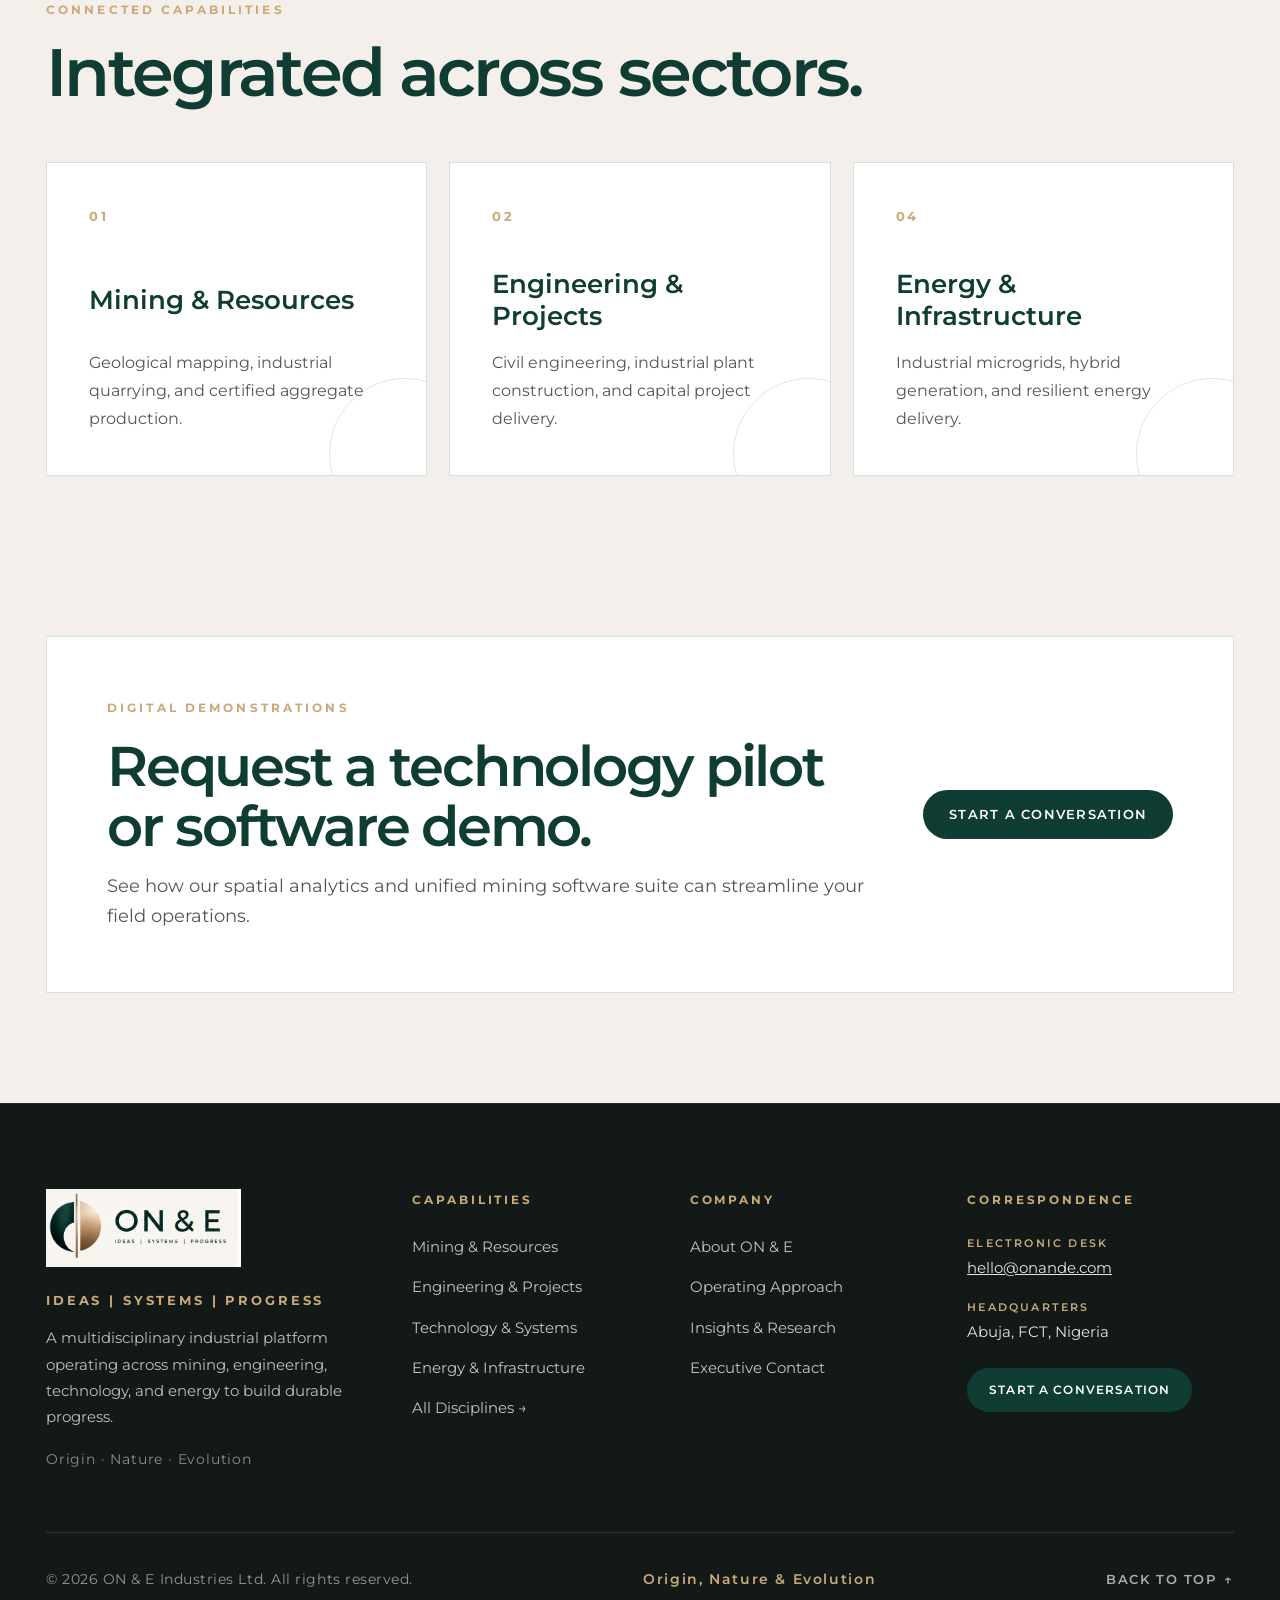
==== commit 84787ef4: "feat: showcase HaulSync and SIRM Pro under Specialized Industrial Software Fleet" ====
--- a/public/capabilities/technology-systems.html
+++ b/public/capabilities/technology-systems.html
@@ -1,4 +1,4 @@
-﻿<!doctype html>
+<!doctype html>
 <html lang="en">
 <head>
   <meta charset="utf-8">
@@ -99,6 +99,49 @@
       </div>
     </section>
 
+    <!-- SECTION: SPECIALIZED INDUSTRIAL SOFTWARE SUITES -->
+    <section class="section" style="background: var(--sand); border-top: 1px solid var(--line); border-bottom: 1px solid var(--line);">
+      <div class="wrap">
+        <div class="eyebrow" style="color: var(--bronze);">Proprietary Software Products · 1-User SSO</div>
+        <h2>Specialized Industrial Software Fleet</h2>
+        <p class="body-para" style="max-width: 680px; margin-bottom: 40px;">
+          Production-grade engineering applications built for active quarry and surface mining operations—connected by a single ON &amp; E Product Account so your login works across every tool.
+        </p>
+
+        <div class="grid2">
+          <article class="card" style="display: flex; flex-direction: column; justify-content: space-between; border-top: 3px solid var(--bronze);">
+            <div>
+              <div class="num" style="color: var(--bronze);">01 · Fleet &amp; Haulage Architecture</div>
+              <h3 style="font-size: 22px; margin-bottom: 10px;">HaulSync</h3>
+              <p style="font-size: 15px; line-height: 1.65;">
+                Mine fleet architecture and production target sizing studio. Computes optimal shovel-truck match factors, cycle times, haul road grade economics, fuel burn, and fleet CAPEX in real time.
+              </p>
+            </div>
+            <div style="margin-top: 28px;">
+              <a href="https://haulsync.onande.com" id="btnLaunchHaulSync" target="_blank" rel="noopener noreferrer" class="btn primary" style="display: inline-block; width: 100%; text-align: center;">
+                Launch HaulSync &rarr;
+              </a>
+            </div>
+          </article>
+
+          <article class="card" style="display: flex; flex-direction: column; justify-content: space-between; border-top: 3px solid var(--green);">
+            <div>
+              <div class="num" style="color: var(--green);">02 · Drill &amp; Blast Engineering</div>
+              <h3 style="font-size: 22px; margin-bottom: 10px;">SIRM Pro</h3>
+              <p style="font-size: 15px; line-height: 1.65;">
+                Smart integrated rock mechanics, 2D spatial blast pattern design, explosives magazine ledger tracking, Kuz-Ram fragmentation modeling, and USBM PPV vibration compliance.
+              </p>
+            </div>
+            <div style="margin-top: 28px;">
+              <a href="https://sirm.onande.com" id="btnLaunchSirm" target="_blank" rel="noopener noreferrer" class="btn primary" style="display: inline-block; width: 100%; text-align: center;">
+                Launch SIRM Pro &rarr;
+              </a>
+            </div>
+          </article>
+        </div>
+      </div>
+    </section>
+
     <!-- BAND: PLATFORM VISION -->
     <section class="band">
       <div class="wrap grid">
